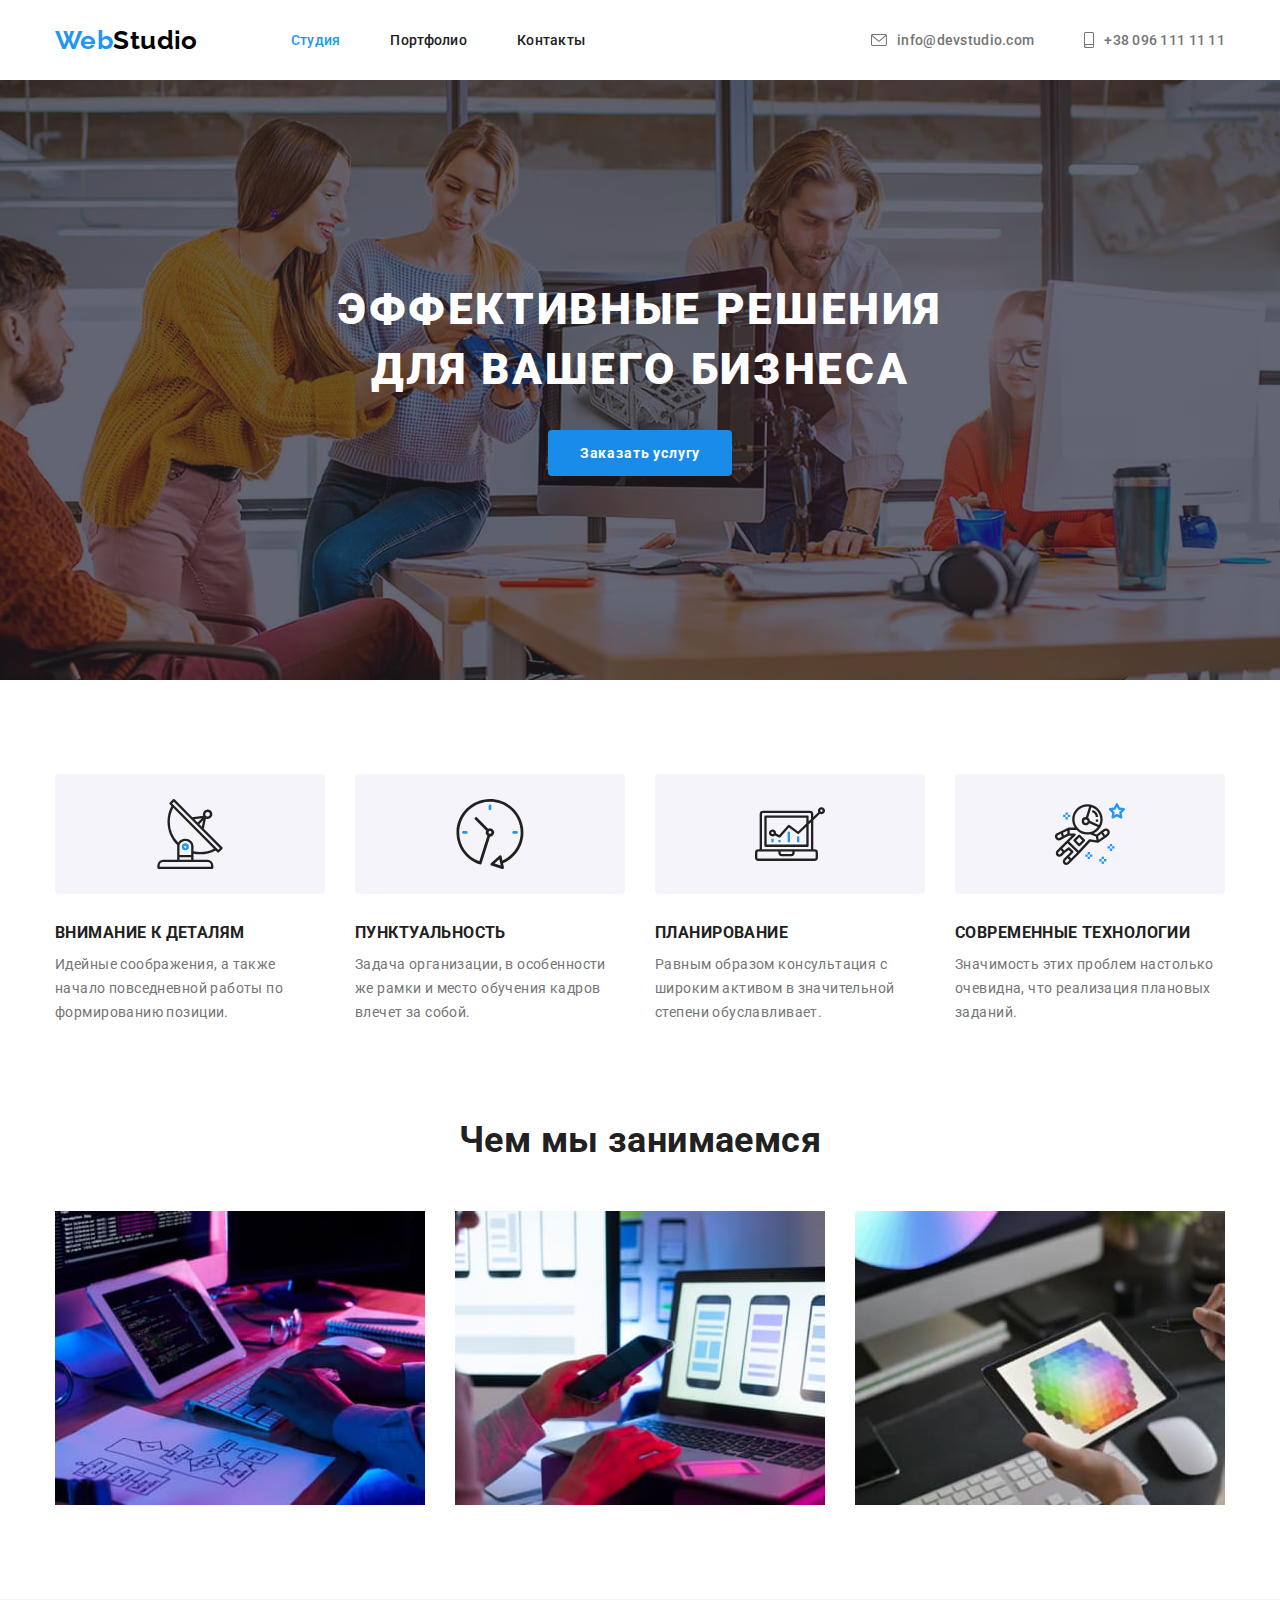
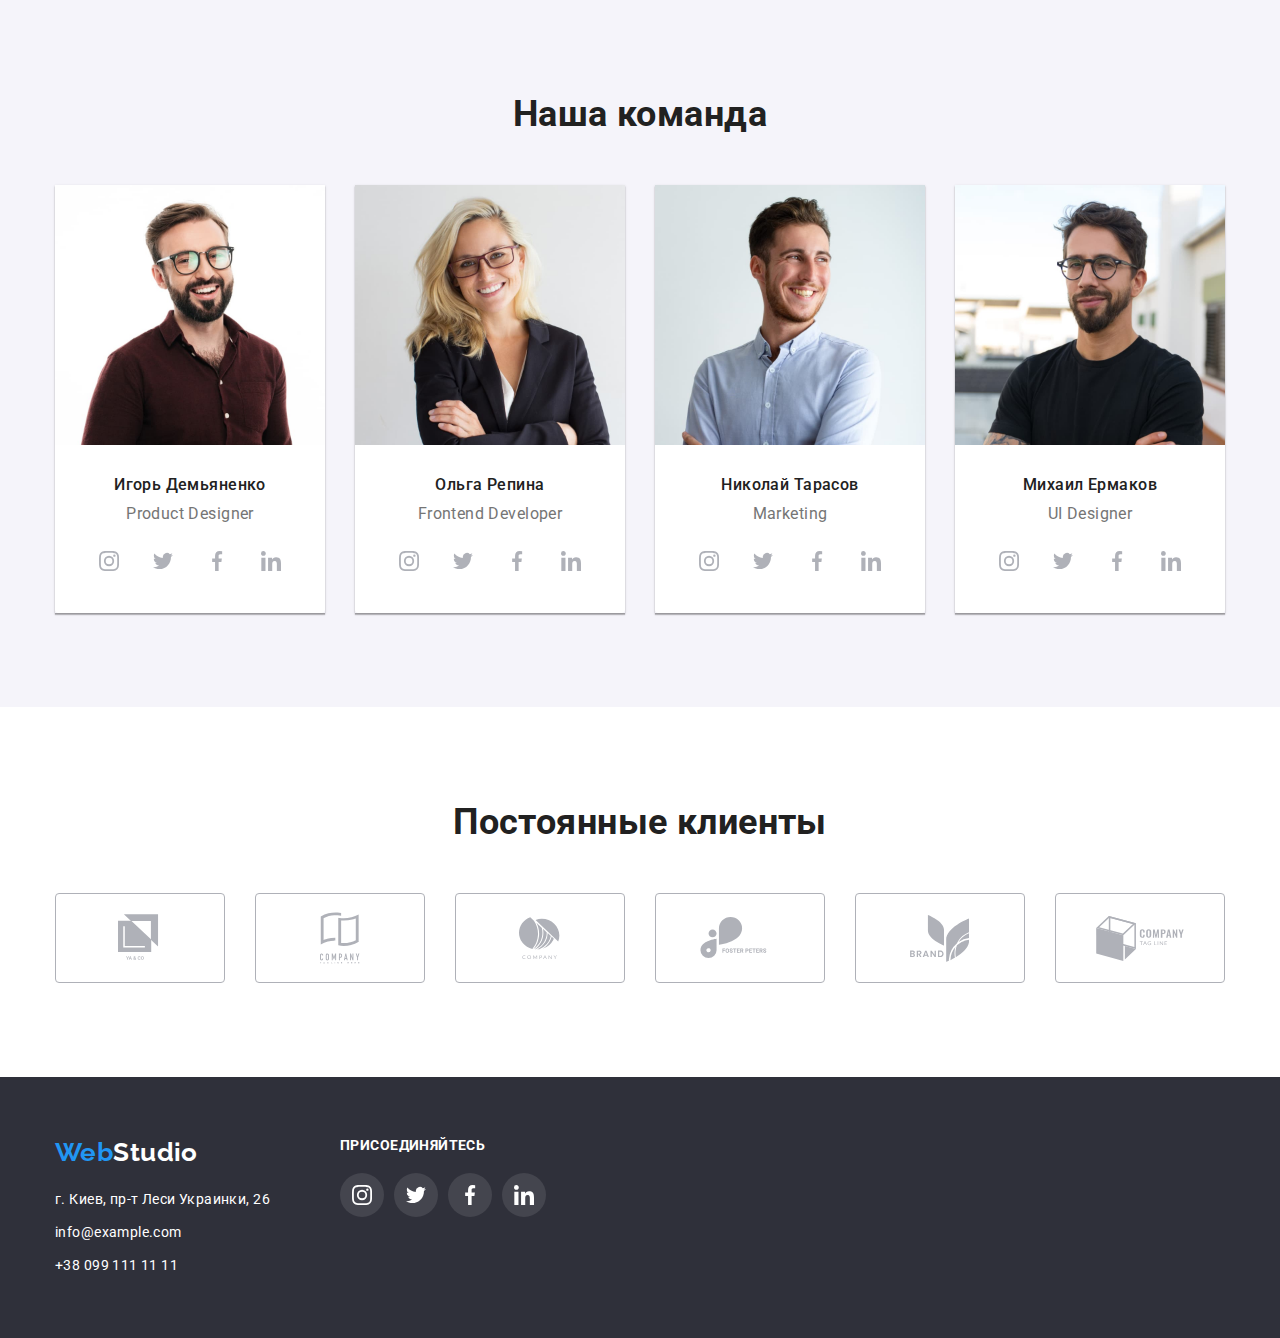
==== index.html @ 755b17d7 "добавляет все svg и декоративные эффекты" ====
<!DOCTYPE html>
<html lang="ru">
  <head>
    <meta charset="UTF-8" />
    <meta http-equiv="X-UA-Compatible" content="IE=Edge" />
    <title>Главная</title>
    <link href="https://fonts.googleapis.com/css2?family=Roboto:wght@400;500;700;900&display=swap" rel="stylesheet">
    <link rel="stylesheet" href="https://cdnjs.cloudflare.com/ajax/libs/modern-normalize/1.0.0/modern-normalize.min.css" />
    <link rel="stylesheet" href="./css/styles.css" />
  </head>

  <body>
    <header class="header">
      <div class="container">
        <nav class="header-nav">
          <a class="logo link" href="#"><span class="logo-accent">Web</span>Studio</a>
          <ul class="site-nav list">
            <li class="item"><a class="link open-page" href="#">Студия</a></li>
            <li class="item"><a class="link" href="./portfolio.html">Портфолио</a></li>
            <li class="item"><a class="link" href="#">Контакты</a></li>
          </ul>
        </nav>
        <ul class="contact-link list">
          <li class="item">
            <svg class="icon-contact envelope" width="16" height="12">
              <use href="./images/sprite.svg#icon-envelope-1"></use>
            </svg>
            <a class="link" href="mailto:info@devstudio.com">info@devstudio.com</a>
          </li>
          <li class="item">
            <svg class="icon-contact smartphone" width="10" height="16">
              <use href="./images/sprite.svg#icon-smartphone-1"></use>
            </svg>
            <a class="link" href="tel:+380961111111">+38 096 111 11 11</a>
          </li>
        </ul>
      </div>
    </header>

    <main>
      <!--герой-->
      <section class="hero overlay">
        <div class="container">
          <h1 class="hero-title title">Эффективные решения для вашего бизнеса</h1>
          <button class="btn" type="button">Заказать услугу</button>
        </div>        
      </section>

      <!--преимущества-->
      <section  class="section features">
        <div class="container">
          <ul class="feature-list list">
            <li class="item">
              <div class="icon-features">
                <svg width="70" height="70">
                  <use href="./images/sprite.svg#icon-features-antenna"></use>
                </svg>
              </div>
              <h3 class="features-title title">Внимание к деталям</h3>
              <p class="features-text">
                Идейные соображения, а также начало повседневной работы по
                формированию позиции.
              </p>
            </li>
            <li class="item">
              <div class="icon-features">
                <svg width="70" height="70">
                  <use href="./images/sprite.svg#icon-features-clock"></use>
                </svg>
              </div>
              <h3 class="features-title title">Пунктуальность</h3>
              <p class="features-text">
                Задача организации, в особенности же рамки и место обучения кадров
                влечет за собой.
              </p>
            </li>
            <li class="item">
              <div class="icon-features">
                <svg width="70" height="70">
                  <use href="./images/sprite.svg#icon-features-diagram"></use>
                </svg>
              </div>
              <h3 class="features-title title">Планирование</h3>
              <p class="features-text">
                Равным образом консультация с широким активом в значительной
                степени обуславливает.
              </p>
            </li>
            <li class="item">
              <div class="icon-features">
                <svg width="70" height="70">
                  <use href="./images/sprite.svg#icon-features-astronaut"></use>
                </svg>
              </div>
              <h3 class="features-title title">Современные технологии</h3>
              <p class="features-text">
                Значимость этих проблем настолько очевидна, что реализация
                плановых заданий.
              </p>
            </li>
          </ul>
        </div>
      </section>

      <!--услуги-->
      <section  class="section services">
        <div class="container">
          <h2  class="section-title title">Чем мы занимаемся</h2>
          <ul class="services-list list">
            <li class="item">
              <img
                src="./images/we-doing-1.jpg"
                alt="рабочий стол разработчика, который пишет код"
                width="370"
                height="294"
              />
            </li>
            <li class="item">
              <img
                src="./images/we-doing-2.jpg"
                alt="мобильный телефон в руках"
                width="370"
                height="294"
              />
            </li>
            <li class="item">
              <img
                src="./images/we-doing-3.jpg"
                alt="планшет с изображением палитры цветов"
                width="370"
                height="294"
              />
            </li>
          </ul>
        </div>
      </section>

      <!--команда-->
      <section  class="section team">
        <div class="container">
          <h2 class="section-title title">Наша команда</h2>
          <ul class="team-list list">
            <li class="item">
              <img
                src="./images/our-team-product-designer-1.jpg"
                alt="фото Игоря Демьяненко"
                width="270"
                height="260"
              />
              <div class="team-desc">
                <h3 class="team-title title">Игорь Демьяненко</h3>
                <p class="team-text" lang="en">Product Designer</p>
                <ul class="social-list list">
                  <li class="social-link">
                    <a class="link" href="" aria-label="Ссылка на Instagram">
                      <svg class="icon-social" width="20" height="20">
                        <use href="./images/sprite.svg#icon-instagram"></use>
                      </svg>
                    </a>
                  </li>
                  <li class="social-link">
                    <a class="link" href="" aria-label="Ссылка на Twitter">
                      <svg class="icon-social" width="20" height="20">
                        <use href="./images/sprite.svg#icon-twitter"></use>
                      </svg>
                    </a>
                  </li>
                  <li class="social-link">
                    <a class="link" href="" aria-label="Ссылка на Facebook">
                      <svg class="icon-social" width="20" height="20">
                        <use href="./images/sprite.svg#icon-facebook"></use>
                      </svg>
                    </a>
                  </li>
                  <li class="social-link">
                    <a class="link" href="" aria-label="Ссылка на Linkedin">
                      <svg class="icon-social"  width="20" height="20">
                        <use href="./images/sprite.svg#icon-linkedin"></use>
                      </svg>
                    </a>
                  </li>
                </ul>   
              </div>           
            </li>
            <li class="item">
              <img
                src="./images/our-team-frontend-developer-2.jpg"
                alt="фото Ольги Репиной"
                width="270"
                height="260"
              />
              <div class="team-desc">
                <h3 class="team-title title">Ольга Репина</h3>
                <p class="team-text" lang="en">Frontend Developer</p>
                <ul class="social-list list">
                  <li class="social-link">
                    <a class="link" href="" aria-label="Ссылка на Instagram">
                      <svg class="icon-social" width="20" height="20">
                        <use href="./images/sprite.svg#icon-instagram"></use>
                      </svg>
                    </a>
                  </li>
                  <li class="social-link">
                    <a class="link" href="" aria-label="Ссылка на Twitter">
                      <svg class="icon-social" width="20" height="20">
                        <use href="./images/sprite.svg#icon-twitter"></use>
                      </svg>
                    </a>
                  </li>
                  <li class="social-link">
                    <a class="link" href="" aria-label="Ссылка на Facebook">
                      <svg class="icon-social" width="20" height="20">
                        <use href="./images/sprite.svg#icon-facebook"></use>
                      </svg>
                    </a>
                  </li>
                  <li class="social-link">
                    <a class="link" href="" aria-label="Ссылка на Linkedin">
                      <svg class="icon-social"  width="20" height="20">
                        <use href="./images/sprite.svg#icon-linkedin"></use>
                      </svg>
                    </a>
                  </li>
                </ul>
              </div>
            </li>
            <li class="item">
              <img
                src="./images/our-team-marketing-3.jpg"
                alt="фото Николая Тарасова"
                width="270"
                height="260"
              />
              <div class="team-desc">
                <h3 class="team-title title">Николай Тарасов</h3>
                <p class="team-text" lang="en">Marketing</p>
                <ul class="social-list list">
                  <li class="social-link">
                    <a class="link" href="" aria-label="Ссылка на Instagram">
                      <svg class="icon-social" width="20" height="20">
                        <use href="./images/sprite.svg#icon-instagram"></use>
                      </svg>
                    </a>
                  </li>
                  <li class="social-link">
                    <a class="link" href="" aria-label="Ссылка на Twitter">
                      <svg class="icon-social" width="20" height="20">
                        <use href="./images/sprite.svg#icon-twitter"></use>
                      </svg>
                    </a>
                  </li>
                  <li class="social-link">
                    <a class="link" href="" aria-label="Ссылка на Facebook">
                      <svg class="icon-social" width="20" height="20">
                        <use href="./images/sprite.svg#icon-facebook"></use>
                      </svg>
                    </a>
                  </li>
                  <li class="social-link">
                    <a class="link" href="" aria-label="Ссылка на Linkedin">
                      <svg class="icon-social"  width="20" height="20">
                        <use href="./images/sprite.svg#icon-linkedin"></use>
                      </svg>
                    </a>
                  </li>
                </ul>
              </div>              
            </li>
            <li class="item">
              <img
                src="./images/our-team-ui-designer-4.jpg"
                alt="фото Михаила Ермакова"
                width="270"
                height="260"
              />
              <div class="team-desc">
                <h3 class="team-title title">Михаил Ермаков</h3>
                <p class="team-text" lang="en">UI Designer</p>
                <ul class="social-list list">
                  <li class="social-link">
                    <a class="link" href="" aria-label="Ссылка на Instagram">
                      <svg class="icon-social" width="20" height="20">
                        <use href="./images/sprite.svg#icon-instagram"></use>
                      </svg>
                    </a>
                  </li>
                  <li class="social-link">
                    <a class="link" href="" aria-label="Ссылка на Twitter">
                      <svg class="icon-social" width="20" height="20">
                        <use href="./images/sprite.svg#icon-twitter"></use>
                      </svg>
                    </a>
                  </li>
                  <li class="social-link">
                    <a class="link" href="" aria-label="Ссылка на Facebook">
                      <svg class="icon-social" width="20" height="20">
                        <use href="./images/sprite.svg#icon-facebook"></use>
                      </svg>
                    </a>
                  </li>
                  <li class="social-link">
                    <a class="link" href="" aria-label="Ссылка на Linkedin">
                      <svg class="icon-social"  width="20" height="20">
                        <use href="./images/sprite.svg#icon-linkedin"></use>
                      </svg>
                    </a>
                  </li>
                </ul>
              </div>
            </li>
          </ul>
        </div> 
      </section>

      <!--клиенты-->
      <section class="section clients">
        <div class="container">
          <h2 class="section-title title">Постоянные клиенты</h2>
          <ul class="clients-list list">
            <li class="item">
              <a class="link" href="">
                <svg class="icon-client logo-1" width="44.27">
                  <use href="./images/sprite.svg#icon-logo-1"></use>
                </svg>
              </a>
            </li>
            <li class="item">
              <a class="link" href="">
                <svg class="icon-client logo-2" width="40">
                  <use href="./images/sprite.svg#icon-logo-2"></use>
                </svg>
              </a>
            </li>
            <li class="item">
              <a class="link" href="">
                <svg class="icon-client logo-3" width="41">
                  <use href="./images/sprite.svg#icon-logo-3"></use>
                </svg>
              </a>
            </li>
            <li class="item">
              <a class="link" href="">
                <svg class="icon-client logo-4" width="79.66">
                  <use href="./images/sprite.svg#icon-logo-4"></use>
                </svg>
              </a>
            </li>
            <li class="item">
              <a class="link" href="">
                <svg class="icon-client logo-5" width="59">
                  <use href="./images/sprite.svg#icon-logo-5"></use>
                </svg>
              </a>
            </li>
            <li class="item">
              <a class="link" href="">
                <svg class="icon-client logo-6" width="88.48">
                  <use href="./images/sprite.svg#icon-logo-6"></use>
                </svg>
              </a>
            </li>
          </ul>
        </div>  
      </section>
    </main>
  
    <footer class="footer">
      <div class="container"> 
        <div class="address">
          <a class="logo link inverse" href="#"><span class="logo-accent">Web</span>Studio</a>
          <address class="address-text">
            г. Киев, пр-т Леси Украинки, 26
          </address>
          <ul class="address-list list">
            <li class="item"><a class="link" href="mailto:info@example.com">info@example.com</a></li>
            <li class="item"><a class="link" href="tel:+380991111111">+38 099 111 11 11</a></li>
          </ul>
        </div>
        <div class="footer-social">
          <strong class="following-text">Присоединяйтесь</strong>
          <ul class="social-list list">
            <li class="social-link">
              <a class="link" href="" aria-label="Ссылка на Instagram">
                <svg class="icon-social"  width="20" height="20">
                  <use href="./images/sprite.svg#icon-instagram"></use>
                </svg>
              </a>
            </li>
            <li class="social-link">
              <a class="link" href="" aria-label="Ссылка на Twitter">
                <svg class="icon-social"  width="20" height="20">
                  <use href="./images/sprite.svg#icon-twitter"></use>
                </svg>
              </a>
            </li>
            <li class="social-link">
              <a class="link" href="" aria-label="Ссылка на Facebook">
                <svg class="icon-social"  width="20" height="20">
                  <use href="./images/sprite.svg#icon-facebook"></use>
                </svg>
              </a>
            </li>
            <li class="social-link">
              <a class="link" href="" aria-label="Ссылка на Linkedin">
                <svg class="icon-social"  width="20" height="20">
                  <use href="./images/sprite.svg#icon-linkedin"></use>
                </svg>
              </a>
            </li>
          </ul>
        </div>
      </div>
    </footer>
  </body>
</html>
---- css/styles.css ----
/* raleway-regular - latin_cyrillic */
@font-face {
  font-family: 'Raleway';
  font-style: normal;
  font-weight: 400;
  src: url('../fonts/raleway-v18-latin_cyrillic-regular.eot'); /* IE9 Compat Modes */
  src: local(''),
       url('../fonts/raleway-v18-latin_cyrillic-regular.eot?#iefix') format('embedded-opentype'), /* IE6-IE8 */
       url('../fonts/raleway-v18-latin_cyrillic-regular.woff2') format('woff2'), /* Super Modern Browsers */
       url('../fonts/raleway-v18-latin_cyrillic-regular.woff') format('woff'), /* Modern Browsers */
       url('../fonts/raleway-v18-latin_cyrillic-regular.ttf') format('truetype'), /* Safari, Android, iOS */
       url('../fonts/raleway-v18-latin_cyrillic-regular.svg#Raleway') format('svg'); /* Legacy iOS */
}
/* raleway-700 - latin_cyrillic */
@font-face {
  font-family: 'Raleway';
  font-style: normal;
  font-weight: 700;
  src: url('../fonts/raleway-v18-latin_cyrillic-700.eot'); /* IE9 Compat Modes */
  src: local(''),
       url('../fonts/raleway-v18-latin_cyrillic-700.eot?#iefix') format('embedded-opentype'), /* IE6-IE8 */
       url('../fonts/raleway-v18-latin_cyrillic-700.woff2') format('woff2'), /* Super Modern Browsers */
       url('../fonts/raleway-v18-latin_cyrillic-700.woff') format('woff'), /* Modern Browsers */
       url('../fonts/raleway-v18-latin_cyrillic-700.ttf') format('truetype'), /* Safari, Android, iOS */
       url('../fonts/raleway-v18-latin_cyrillic-700.svg#Raleway') format('svg'); /* Legacy iOS */
}

:root {
  --main-text-color: #757575;
  --title-text-color: #212121;
  --accent-color: #2196F3;
  --primary-black-color: #000000;
  --primary-white-color: #FFFFFF; 
  --secondary-white-color: rgba(255,255,255,0.6);
  --primary-grey-color: #EEEEEE;   
  --secondary-grey-color: rgba(255, 255, 255, 0.1);
  --primary-btn-bg-color: #188CE8;
  --secondary-btn-bg-color: #F5F4FA;
  --bg-color: #2F303A;
  --bg-overlay: rgba(47, 48, 58, 0.4);
  --client-border-color: #AFB1B8;
}

body {
  color: var(--main-text-color);
  font-family: Roboto, sans-serif;
  font-weight: 400;
  font-size: 14px;
  letter-spacing: 0.03em;
}

img {
  display: block;
  max-width: 100%;
  height: auto;
}

.list {
  list-style: none;
  margin: 0;
  padding: 0;
}

.link {
  text-decoration: none;
}

h1, h2, h3, h4, p {
  margin-top: 0;
}

.title {
  color: var(--title-text-color);
  font-weight: 700;
}

.container {
  width: 1200px;
  margin-left: auto;
  margin-right: auto;
  padding-left: 15px;
  padding-right: 15px;
}

/* хедер */

.header {
  background-color: var(--primary-white-color);
}

.header .container {
  display: flex;
}

.header-nav {
  display: flex;
  align-items: center;
}

.contact-link {
  display: flex;
  align-items: center;
  margin-left: auto;
}

.site-nav {
 display: flex;
}

.site-nav .item + .item,
.contact-link .item + .item {
  margin-left: 50px;
}

/* лого */

.logo {
  margin-right: 93px;
  color: var(--primary-black-color);
  font-family: Raleway, sans-serif;
  font-weight: 700;
  font-size: 26px;
  line-height: 1.19;
}

.logo-accent {
  color: var(--accent-color);
}

/* навигация  */
.site-nav .item {
  padding-top: 32px;
  padding-bottom: 32px;
}

.site-nav .link {
  color: var(--title-text-color);
  font-family: inherit;
  font-weight: 500;
  line-height: 1.17;
  letter-spacing: 0.02em;
}

.site-nav .link:hover,
.site-nav .link:focus {
  color: var(--accent-color);
}

.site-nav .open-page {
  color: var(--accent-color);
}

/* линки контактов */

.contact-link .item {
  display: flex;
  align-items: center;
  padding-top: 32px;
  padding-bottom: 32px;
}

.contact-link .link {
  color: currentColor;
  font-family: inherit;
  font-weight: 500;
  line-height: 1.17;
  letter-spacing: 0.02em;
}

.contact-link .item:hover,
.contact-link .item:focus {
  color: var(--accent-color);
}

.icon-contact {
  margin-right: 10px;
  fill:currentColor;
}

.icon-contact.envelope {
  width: 16px;
  height: 12px;
}

.icon-contact.smartphone {
  width: 10px;
  height: 16px;
}

/* герой */

.hero {
  padding-top: 200px;
  padding-bottom: 200px;
  text-align: center;
}

.overlay {
  max-width: 1600px;
  height: 600px;
  margin-left: auto;
  margin-right: auto;
  background-position: center;
  background-repeat: no-repeat;
  background-size: cover;
  background-image: linear-gradient(to right, var(--bg-overlay), var(--bg-overlay)), url(../images/hero-bcg.jpg); 
  background-color: var(--bg-color);
}

.hero-title{
  width: 696px;
  margin-left: auto;
  margin-right: auto;
  margin-bottom: 30px;
  color: var(--primary-white-color);

  font-weight: 900;
  font-size: 44px;
  line-height: 1.36;
  letter-spacing: 0.06em;
  text-transform: uppercase;
}

.hero .btn {
  padding: 10px 32px;
  border-width: 0px;
  border-radius: 4px;
  color: var(--primary-white-color);
  background-color: var(--primary-btn-bg-color);
  font-weight: 700;
  line-height: 1.87;
  letter-spacing: 0.06em;  
}

/* преимущества */

.features {
  padding-top: 94px;
  padding-bottom: 94px;
  background-color: var(--primary-white-color);
}

.feature-list {
  display: flex;
}

.icon-features {
  display: flex;
  width: 100%;
  height: 120px;
  justify-content: center;
  align-items: center;
  margin-bottom: 30px;
  background-color: var(--secondary-btn-bg-color);
  border-radius: 4px;
}

.feature-list .item {
  width: calc((100% - 3 * 30px)/4);
  margin-right: 30px;
}

.feature-list .item:nth-child(4n) {
  margin-right: 0;
}

.features-title {
  margin-bottom: 10px;
  line-height: 1.14;
  text-transform: uppercase;
}

.features-text {
  margin-bottom: 0;
  line-height: 1.71;
}

/* услуги */

.services {
  padding-bottom: 94px;
  background-color: var(--primary-white-color);
}

.services-list {
  display: flex;
}

.services-list .item {
  width: calc(100% - 2 * 30px)/3;
}

.services-list .item:not(:nth-child(3n)){
  margin-right: 30px;
}

.section-title {
  margin-bottom: 50px;
  font-size: 36px;
  line-height: 1.17;
  text-align: center;
}

/* команда */
.team {
  padding-top: 94px;
  padding-bottom: 94px;
  background-color: var(--secondary-btn-bg-color);
}

.team-list {
  display: flex;
}

.team-list .item {
  width: calc((100% - 3 * 30px)/4);
  box-shadow: 
    0px 1px 3px rgba(0, 0, 0, 0.12), 
    0px 1px 1px rgba(0, 0, 0, 0.14), 
    0px 2px 1px rgba(0, 0, 0, 0.2); 
}

.team-list .item:not(:nth-child(4n)){
  margin-right: 30px;
}

.team-desc {
  padding-top: 30px;
  padding-bottom: 30px;
  background-color: var(--primary-white-color);
  border-radius: 0px 0px 4px 4px;
  text-align: center;
}

.team-title {
  margin-bottom: 10px;
  font-weight: 500;
  font-size: 16px;
  line-height: 1.19;
  text-align: center;
}

.team-text {
  margin-bottom: 16px;
  font-size: 16px;
  line-height: 1.19;
  text-align: center;
}

.social-list {
  display: flex;
  flex-direction: row;
  justify-content: center;
}

.social-list .social-link:not(:nth-child(4n)) {
  margin-right: 10px;
}

.social-list .social-link {
  display: flex;
  justify-content: center;
  align-items: center;
  width: 44px;
  height: 44px;
  border-radius: 50%;
  color: var(--client-border-color);
}

.social-list .link {
  color: currentColor;
}

.team-list .social-link:hover,
.team-list .social-link:focus {
  color: var(--primary-white-color);
  background-color: var(--accent-color);
}

.social-link .icon-social{
  width: 20px;
  height: 20px;
  fill: currentColor;
}

.icon-social {
  display: block;
}

/* клиенты */

.clients {
  padding-top: 94px;
  padding-bottom: 94px;
}

.clients-list {
  display: flex;
}

.clients-list .item {
  display: flex;
  justify-content: center;
  align-items: center;
  width: calc((100% - 5 * 30px)/6);
  height: 90px;
  border-color: var(--client-border-color);
  border-style: solid;
  border-width: 1px;
  border-radius: 4px;
  color: var(--client-border-color);
}

.clients-list .item + .item {
  margin-left: 30px;
}

.icon-client {
  display: block;
}

.icon-client.logo-1 {
  width: 44.27px;
  height: 49.23px;
}

.icon-client.logo-2 {
  width: 40px;
  height: 52px;
}

.icon-client.logo-3 {
  width: 41px;
  height: 42.6px;
}

.icon-client.logo-4 {
  width: 79.66px;
  height: 42px;
}

.icon-client.logo-5 {
  width: 59px;
  height: 47px;
}

.icon-client.logo-6 {
  width: 88.48px;
  height: 45.44px;
}

.clients-list .link {
  color: currentColor;
}

.clients-list .icon-client {
  fill: currentColor;
}

.clients-list .item:hover,
.clients-list .item:focus {
  border-color: var(--accent-color);
  color: var(--accent-color);
}

/* футер контакты */

.footer {
 padding-top: 60px;
 padding-bottom: 60px;
 background-color: var(--bg-color);
}

.footer .container {
  display: flex;
}

.address {
  margin-right: 70px;
}

.footer .logo {
  display: inline-block;
  margin-bottom: 20px;
  margin-right: 0;
}

.address-text {
  margin-bottom: 9px;
  font-style: normal;
  line-height: 1.71;
  color: var(--primary-white-color);
}

.logo.inverse {
  color: var(--primary-white-color);
}

.address-list .link {
  display: inline-block;
  line-height: 1.71;
  color: var(--secondary-white-color);
}

.address-list .item:not(:last-child) {
  margin-bottom: 9px;
}

.address-list .link:hover,
.address-list .link:focus {
  color: var(--accent-color);
}

.following-text {
  display: inline-block;
  margin-bottom: 20px;
  font-weight: 700;
  line-height: 16px;
  text-transform: uppercase;
  color: var(--primary-white-color);
}

.footer .social-link {
  background-color: var(--secondary-grey-color);
}

.footer .link {
  color: var(--primary-white-color);
}

.footer .social-link:hover,
.footer .social-link:focus {
  color: var(--primary-white-color);
  background-color: var(--accent-color);
}

/* портфолио работы */

.works {
  padding-top: 94px;
  padding-bottom: 94px;
}

.radio-btn .link {
  display: inline-block;
  min-width: 73px;
  padding: 6px 22px;
  border-width: 0;
  border-radius: 4px;
  font-weight: 500;
  font-size: 16px;
  line-height: 1.62;
  text-align: center;
  letter-spacing: 0.03em;
}

.radio-btn {
  display: flex;
  justify-content: center;
  margin-bottom: 50px;
}

.radio-btn .item + .item{
  margin-left: 8px;
}

.radio-btn .link {
  color: var(--title-text-color);
  background-color: var(--secondary-btn-bg-color);
}

.radio-btn .active {
  color: var(--primary-white-color);
  background-color: var(--accent-color);
  box-shadow: 
    0px 3px 1px rgba(0, 0, 0, 0.1), 
    0px 1px 2px rgba(0, 0, 0, 0.08), 
    0px 2px 2px rgba(0, 0, 0, 0.12);
}

.radio-btn .link:hover,
.radio-btn .link:focus {
  color: var(--primary-white-color);
  background-color: var(--accent-color);
  box-shadow: 
    0px 3px 1px rgba(0, 0, 0, 0.1), 
    0px 1px 2px rgba(0, 0, 0, 0.08), 
    0px 2px 2px rgba(0, 0, 0, 0.12);
}

/* креденшл */

.works-list {
  display: flex;
  flex-wrap: wrap;
}

.works-list .item {
  width: calc((100% - 2 * 30px)/3);
  margin-right: 30px;
  margin-bottom: 30px;
}

.works-list .item:nth-child(3n){
  margin-right: 0;
}

.works-list .item:nth-last-child(-n+3){
  margin-bottom: 0;
}

.works-list .item:hover,
.works-list .item:focus {
  box-shadow: 
    0px 1px 1px rgba(0, 0, 0, 0.12), 
    0px 4px 4px rgba(0, 0, 0, 0.06), 
    1px 4px 6px rgba(0, 0, 0, 0.16);
}

.work-desc{
  border-left-width: 1px;
  border-right-width: 1px;
  border-bottom-width: 1px;
  border-left-style: solid;
  border-right-style: solid;
  border-bottom-style: solid;
  border-left-color: var(--primary-grey-color);
  border-right-color: var(--primary-grey-color);
  border-bottom-color: var(--primary-grey-color);
  padding: 20px 24px;
}

.work-title {
  margin-bottom: 4px;
  font-size: 18px;
  line-height: 2.0;
  letter-spacing: 0.06em;
}

.work-subtitle {
  margin-bottom: 0;
  font-size: 16px;
  line-height: 1.87;
  color: var(--main-text-color);
}
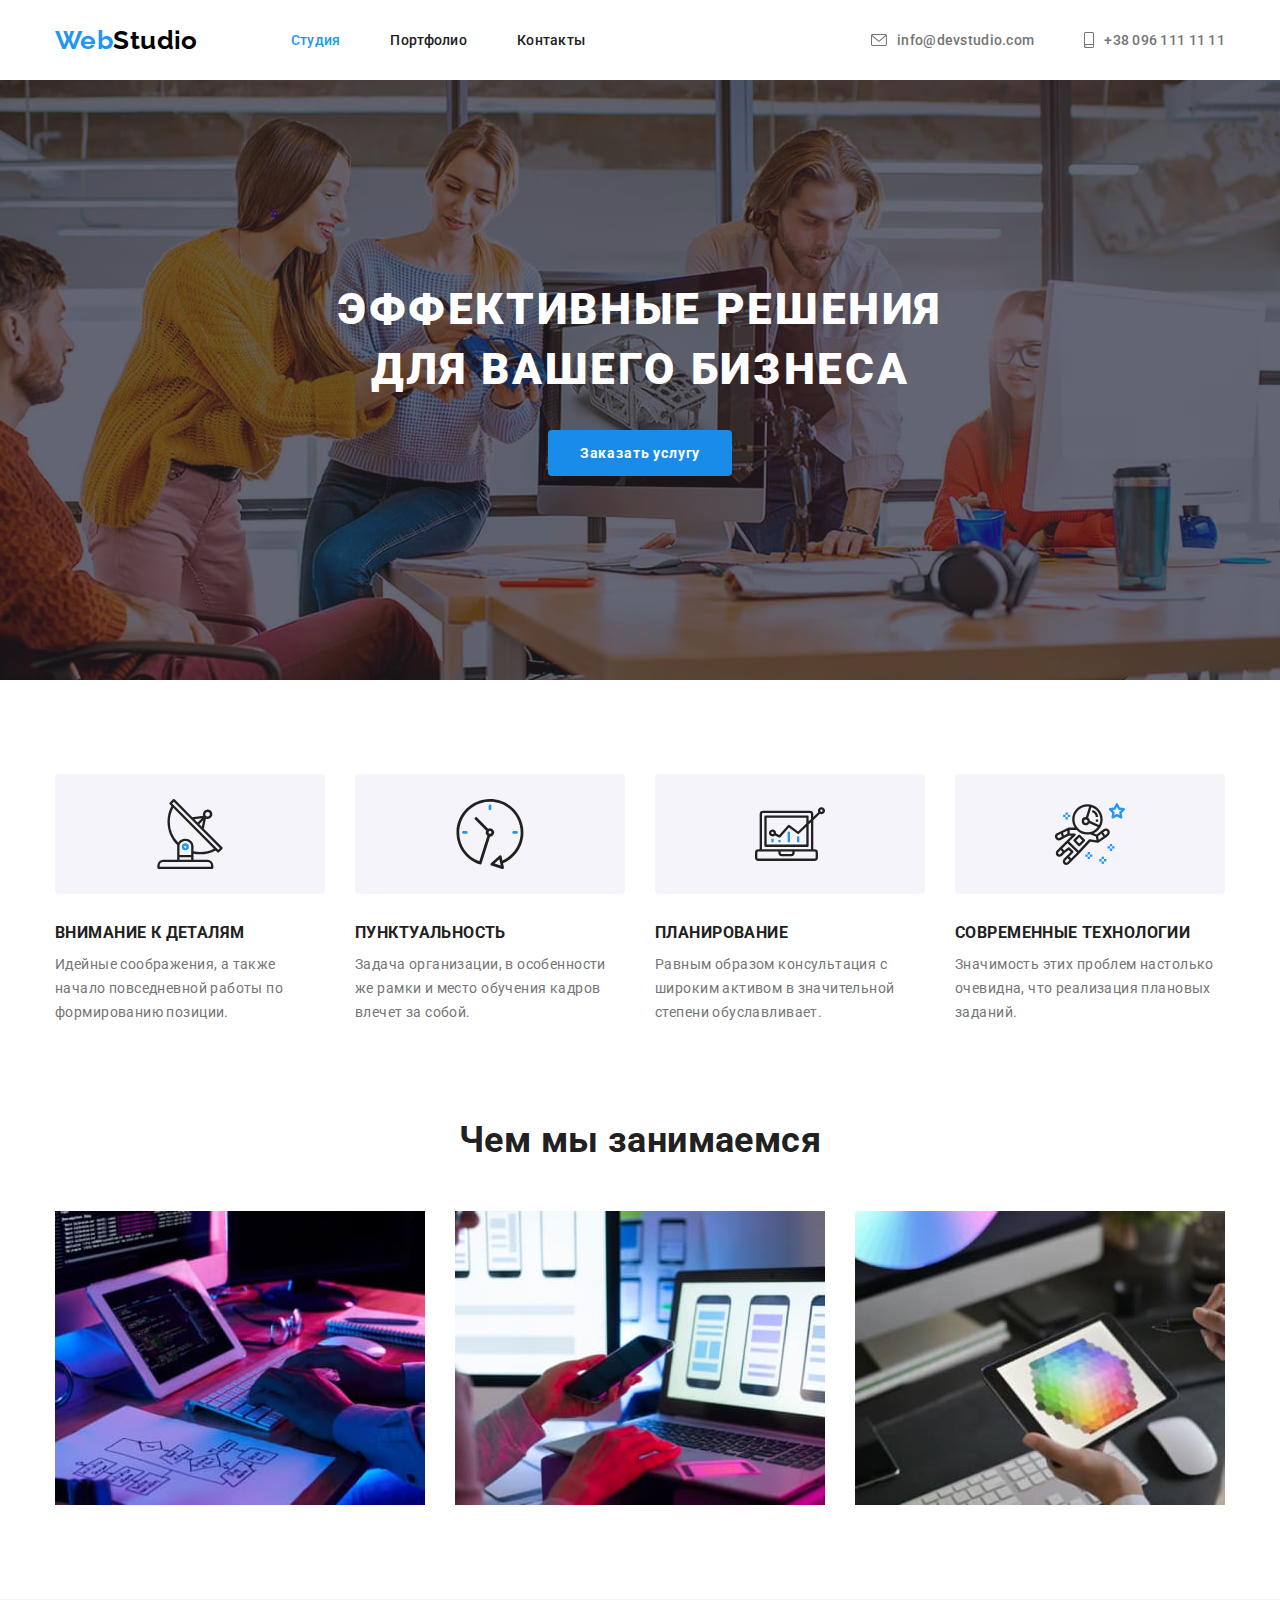
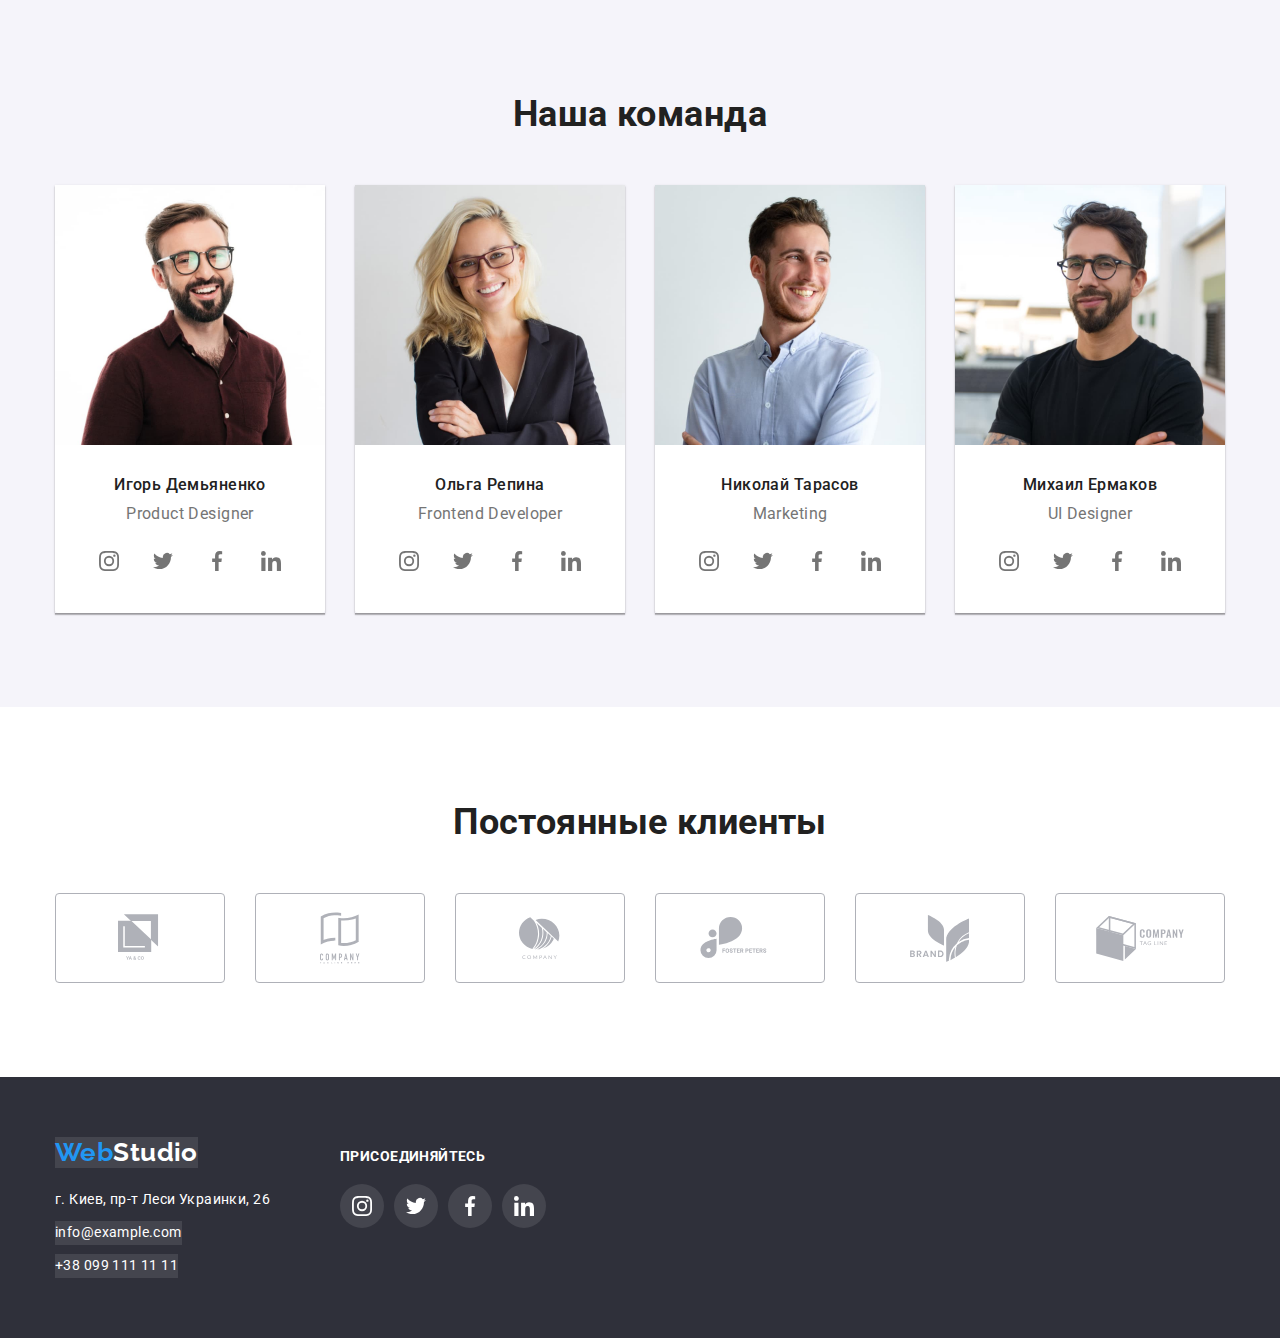
==== commit 0b5b20ba: "исправляет корректную работу focus" ====
--- a/index.html
+++ b/index.html
@@ -22,16 +22,20 @@
         </nav>
         <ul class="contact-link list">
           <li class="item">
-            <svg class="icon-contact envelope" width="16" height="12">
-              <use href="./images/sprite.svg#icon-envelope-1"></use>
-            </svg>
-            <a class="link" href="mailto:info@devstudio.com">info@devstudio.com</a>
+            <a class="link" href="mailto:info@devstudio.com">
+              <svg class="icon-contact envelope" width="16" height="12">
+                <use href="./images/sprite.svg#icon-envelope-1"></use>
+              </svg>
+              info@devstudio.com
+            </a>
           </li>
-          <li class="item">
-            <svg class="icon-contact smartphone" width="10" height="16">
-              <use href="./images/sprite.svg#icon-smartphone-1"></use>
-            </svg>
-            <a class="link" href="tel:+380961111111">+38 096 111 11 11</a>
+          <li class="item">  
+            <a class="link" href="tel:+380961111111">
+              <svg class="icon-contact smartphone" width="10" height="16">
+                <use href="./images/sprite.svg#icon-smartphone-1"></use>
+              </svg>
+              +38 096 111 11 11
+            </a>
           </li>
         </ul>
       </div>
@@ -45,7 +49,7 @@
           <button class="btn" type="button">Заказать услугу</button>
         </div>        
       </section>
-
+      
       <!--преимущества-->
       <section  class="section features">
         <div class="container">
--- a/css/styles.css
+++ b/css/styles.css
@@ -42,11 +42,11 @@
 }
 
 body {
-  color: var(--main-text-color);
   font-family: Roboto, sans-serif;
   font-weight: 400;
   font-size: 14px;
   letter-spacing: 0.03em;
+  color: var(--main-text-color);
 }
 
 img {
@@ -116,11 +116,11 @@
 
 .logo {
   margin-right: 93px;
-  color: var(--primary-black-color);
   font-family: Raleway, sans-serif;
   font-weight: 700;
   font-size: 26px;
   line-height: 1.19;
+  color: var(--primary-black-color);
 }
 
 .logo-accent {
@@ -141,8 +141,8 @@
   letter-spacing: 0.02em;
 }
 
-.site-nav .link:hover,
-.site-nav .link:focus {
+.site-nav .link:focus,
+.site-nav .link:hover {
   color: var(--accent-color);
 }
 
@@ -153,13 +153,13 @@
 /* линки контактов */
 
 .contact-link .item {
-  display: flex;
-  align-items: center;
   padding-top: 32px;
   padding-bottom: 32px;
 }
 
 .contact-link .link {
+  display: flex;
+  align-items: center;
   color: currentColor;
   font-family: inherit;
   font-weight: 500;
@@ -167,8 +167,8 @@
   letter-spacing: 0.02em;
 }
 
-.contact-link .item:hover,
-.contact-link .item:focus {
+.contact-link .link:hover,
+.contact-link .link:focus {
   color: var(--accent-color);
 }
 
@@ -357,7 +357,7 @@
   margin-right: 10px;
 }
 
-.social-list .social-link {
+.social-list .link {
   display: flex;
   justify-content: center;
   align-items: center;
@@ -371,8 +371,8 @@
   color: currentColor;
 }
 
-.team-list .social-link:hover,
-.team-list .social-link:focus {
+.team-list .link:hover,
+.team-list .link:focus {
   color: var(--primary-white-color);
   background-color: var(--accent-color);
 }
@@ -403,12 +403,12 @@
   justify-content: center;
   align-items: center;
   width: calc((100% - 5 * 30px)/6);
-  height: 90px;
+  height: 90px;  
+  color: var(--client-border-color);
   border-color: var(--client-border-color);
   border-style: solid;
   border-width: 1px;
   border-radius: 4px;
-  color: var(--client-border-color);
 }
 
 .clients-list .item + .item {
@@ -458,7 +458,7 @@
 }
 
 .clients-list .item:hover,
-.clients-list .item:focus {
+.clients-list .item:focus-within {
   border-color: var(--accent-color);
   color: var(--accent-color);
 }
@@ -473,6 +473,7 @@
 
 .footer .container {
   display: flex;
+  align-items: baseline;
 }
 
 .address {
@@ -520,7 +521,7 @@
   color: var(--primary-white-color);
 }
 
-.footer .social-link {
+.footer .link {
   background-color: var(--secondary-grey-color);
 }
 
@@ -528,8 +529,8 @@
   color: var(--primary-white-color);
 }
 
-.footer .social-link:hover,
-.footer .social-link:focus {
+.footer .link:hover,
+.footer .link:focus {
   color: var(--primary-white-color);
   background-color: var(--accent-color);
 }
@@ -610,11 +611,12 @@
 }
 
 .works-list .item:hover,
-.works-list .item:focus {
+.works-list .item:focus-within {
   box-shadow: 
     0px 1px 1px rgba(0, 0, 0, 0.12), 
     0px 4px 4px rgba(0, 0, 0, 0.06), 
     1px 4px 6px rgba(0, 0, 0, 0.16);
+    
 }
 
 .work-desc{
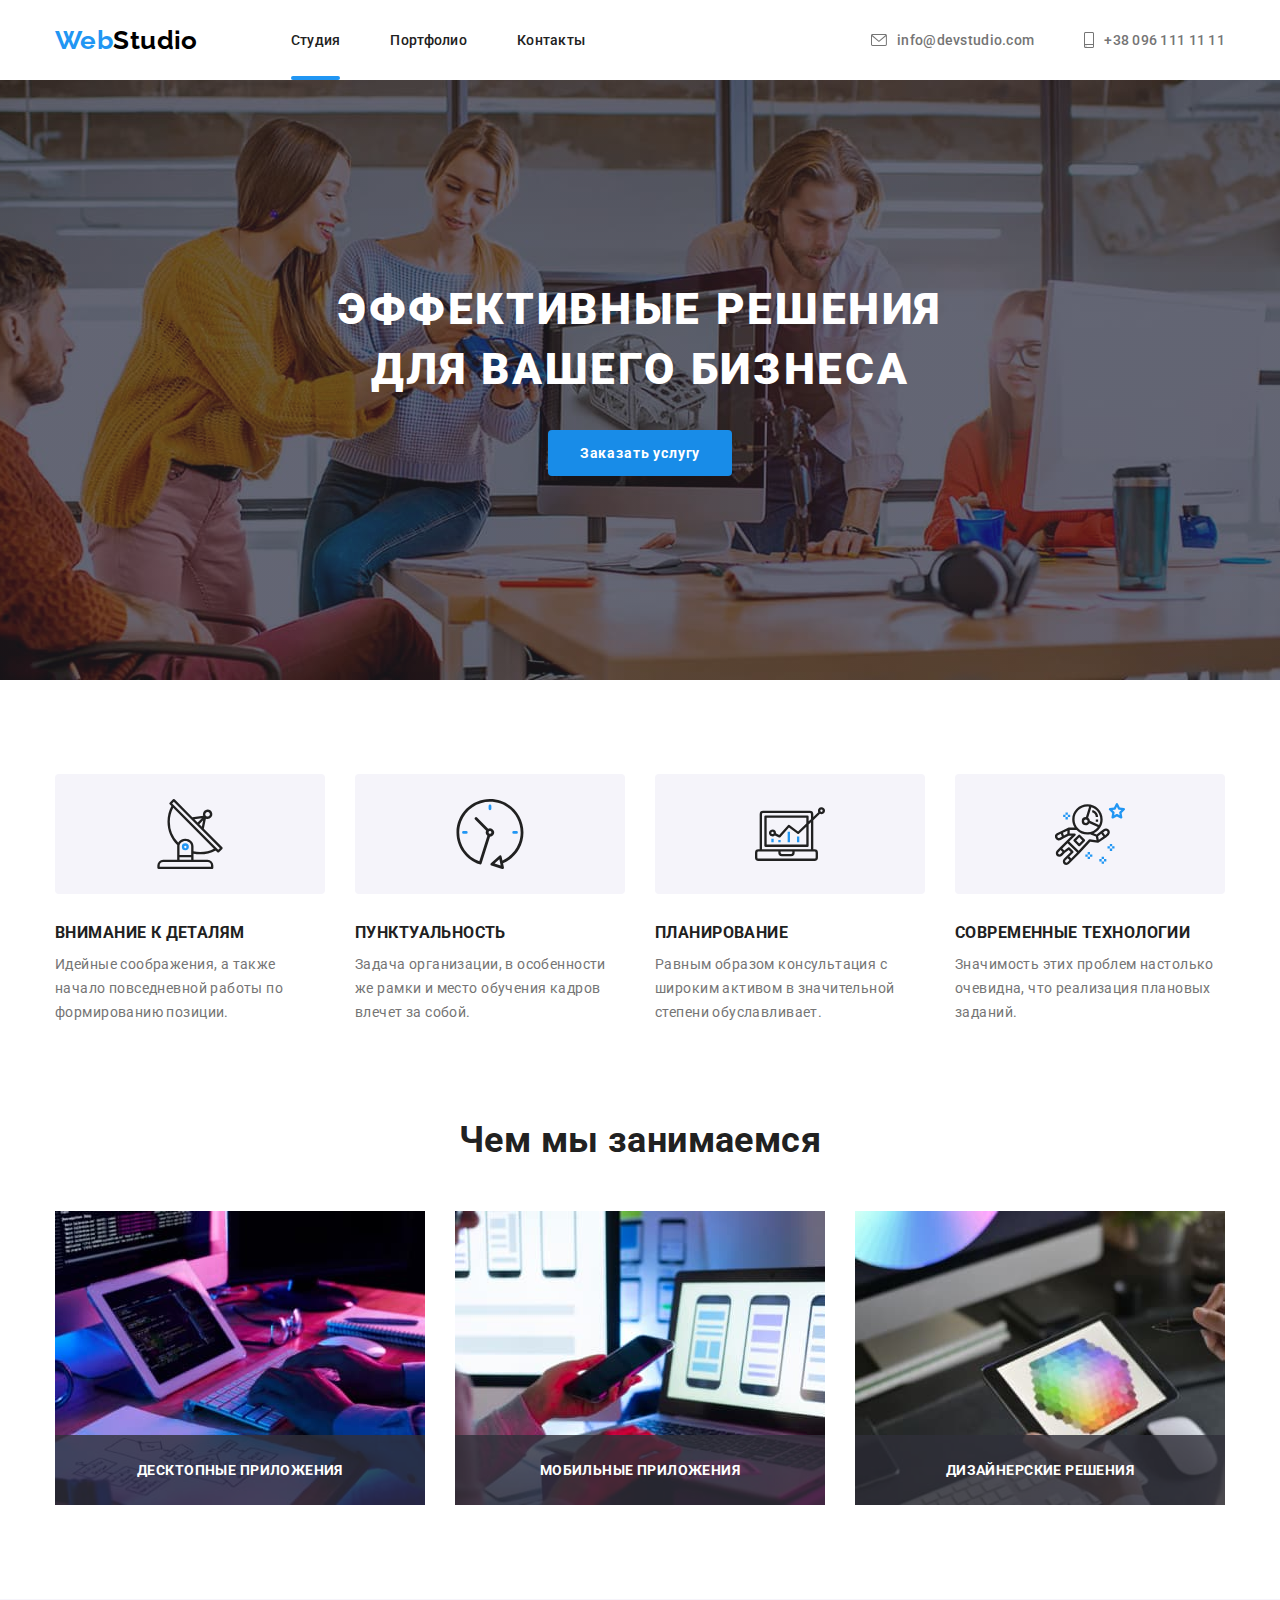
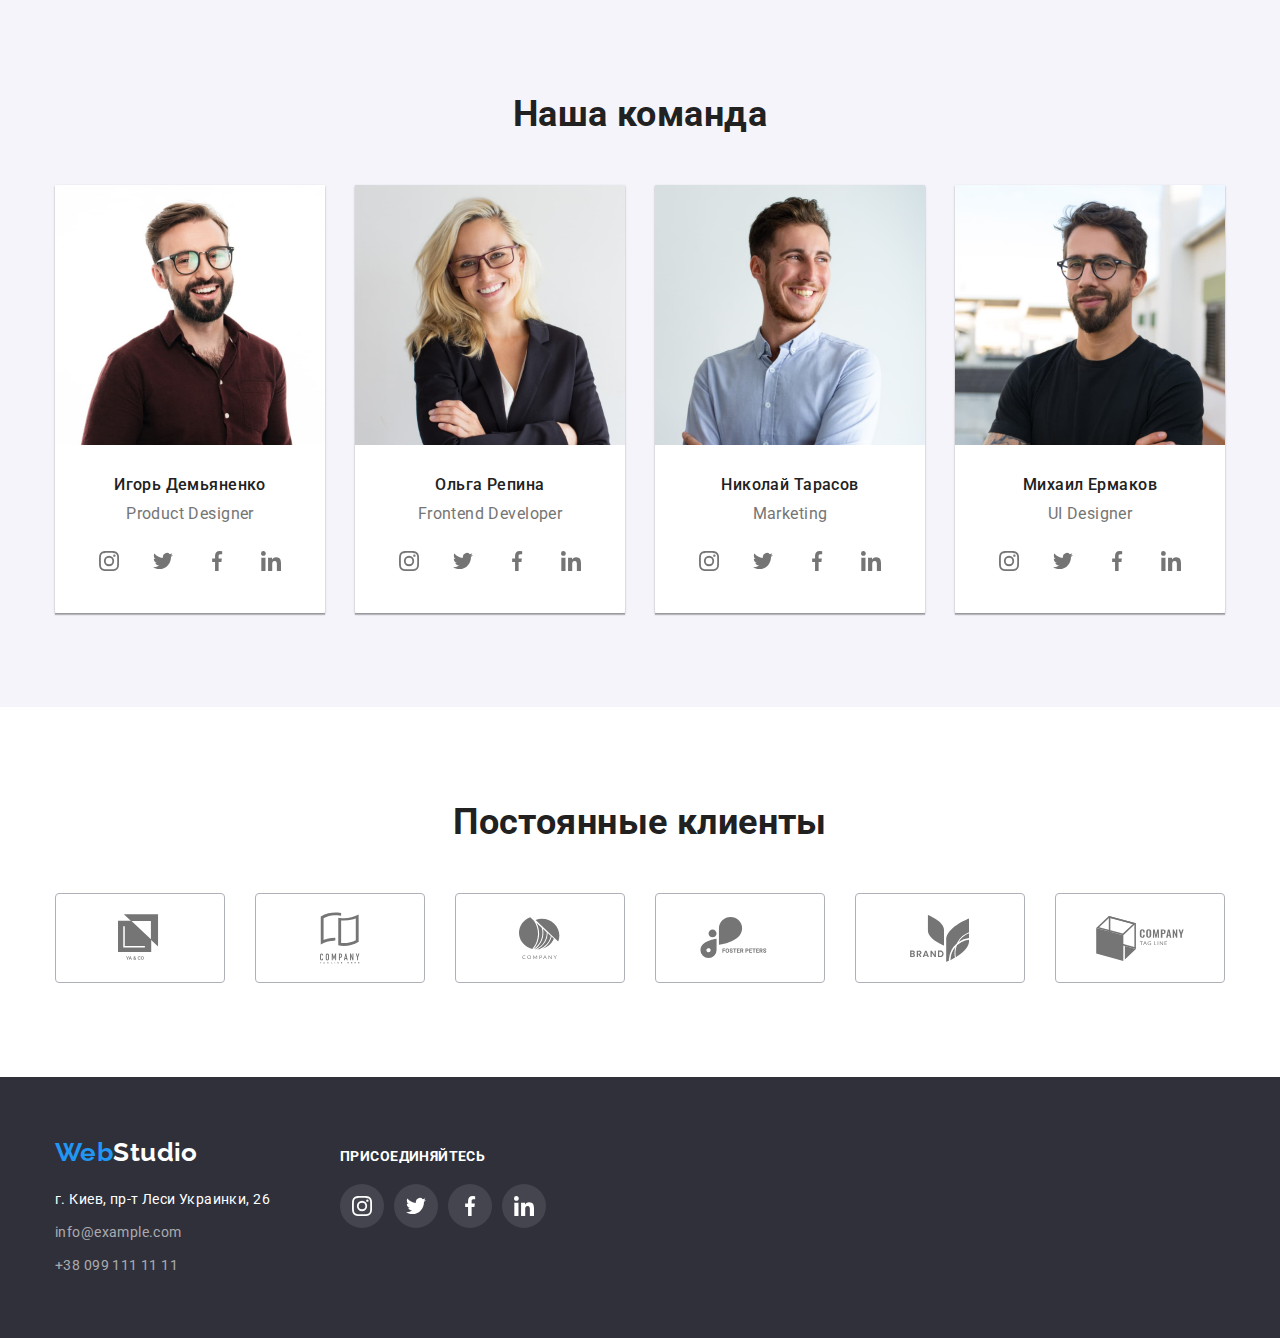
==== commit e9fe8042: "исправляет фокус/ховер на лого клиентов" ====
--- a/index.html
+++ b/index.html
@@ -118,6 +118,9 @@
                 width="370"
                 height="294"
               />
+              <div class="subtitle-thumb">
+                <h3 class="subtitle">Десктопные приложения</h3>
+              </div>
             </li>
             <li class="item">
               <img
@@ -126,6 +129,9 @@
                 width="370"
                 height="294"
               />
+              <div class="subtitle-thumb">
+                <h3 class="subtitle">Мобильные приложения</h3>
+              </div>
             </li>
             <li class="item">
               <img
@@ -134,6 +140,9 @@
                 width="370"
                 height="294"
               />
+              <div class="subtitle-thumb">
+                <h3 class="subtitle">Дизайнерские решения</h3>
+              </div>
             </li>
           </ul>
         </div>
--- a/css/styles.css
+++ b/css/styles.css
@@ -38,6 +38,8 @@
   --secondary-btn-bg-color: #F5F4FA;
   --bg-color: #2F303A;
   --bg-overlay: rgba(47, 48, 58, 0.4);
+  --bg-overlay-dark: rgba(47, 48, 58, 0.8);
+  --bg-overlay-blue: rgba(33, 150, 243, 0.9);
   --client-border-color: #AFB1B8;
 }
 
@@ -129,6 +131,7 @@
 
 /* навигация  */
 .site-nav .item {
+  position: relative;
   padding-top: 32px;
   padding-bottom: 32px;
 }
@@ -146,8 +149,19 @@
   color: var(--accent-color);
 }
 
-.site-nav .open-page {
+.open-page {
   color: var(--accent-color);
+}
+
+.open-page::after {
+  position: absolute;
+  left: 0;
+  bottom: 0;
+  content: "";
+  width: 100%;
+  height: 4px;
+  border-radius: 2px;
+  background-color: var(--accent-color);
 }
 
 /* линки контактов */
@@ -287,7 +301,8 @@
 }
 
 .services-list .item {
-  width: calc(100% - 2 * 30px)/3;
+  position: relative;
+  width: calc((100% - 2 * 30px)/3);
 }
 
 .services-list .item:not(:nth-child(3n)){
@@ -299,6 +314,26 @@
   font-size: 36px;
   line-height: 1.17;
   text-align: center;
+}
+
+.services-list .subtitle {
+  margin-bottom: 0;
+  padding-top: 27px;
+  padding-bottom: 27px; 
+  font-size: 14px;
+  font-weight: 700;
+  line-height: 16px;
+  text-align: center;
+  text-transform: uppercase;
+  color: var(--primary-white-color);
+}
+
+.subtitle-thumb {
+  position: absolute;
+  left: 0;
+  bottom: 0;
+  background-color: var(--bg-overlay-dark);
+  width: 100%;
 }
 
 /* команда */
@@ -399,10 +434,13 @@
 }
 
 .clients-list .item {
+  width: calc((100% - 5 * 30px)/6);
+}
+
+.clients-list .link {
   display: flex;
   justify-content: center;
   align-items: center;
-  width: calc((100% - 5 * 30px)/6);
   height: 90px;  
   color: var(--client-border-color);
   border-color: var(--client-border-color);
@@ -457,8 +495,8 @@
   fill: currentColor;
 }
 
-.clients-list .item:hover,
-.clients-list .item:focus-within {
+.clients-list .link:hover,
+.clients-list .link:focus {
   border-color: var(--accent-color);
   color: var(--accent-color);
 }
@@ -521,16 +559,16 @@
   color: var(--primary-white-color);
 }
 
-.footer .link {
+.footer-social .link {
   background-color: var(--secondary-grey-color);
 }
 
-.footer .link {
-  color: var(--primary-white-color);
-}
-
-.footer .link:hover,
-.footer .link:focus {
+.footer-social .link {
+  color: var(--primary-white-color);
+}
+
+.footer-social .link:hover,
+.footer-social .link:focus {
   color: var(--primary-white-color);
   background-color: var(--accent-color);
 }
@@ -596,27 +634,48 @@
   flex-wrap: wrap;
 }
 
-.works-list .item {
+.work-card {
   width: calc((100% - 2 * 30px)/3);
   margin-right: 30px;
   margin-bottom: 30px;
 }
 
-.works-list .item:nth-child(3n){
+.work-card:nth-child(3n){
   margin-right: 0;
 }
 
-.works-list .item:nth-last-child(-n+3){
+.work-card:nth-last-child(-n+3){
   margin-bottom: 0;
 }
 
-.works-list .item:hover,
-.works-list .item:focus-within {
+.image-thumb {
+  position: relative;
+}
+
+.text-desc {
+  position: absolute;
+  left: 0;
+  bottom: 0;
+  width: 100%;
+  height: 100%;
+  padding: 63px 24px;
+  background-color: var(--bg-overlay-blue);
+  font-size: 18px;
+  line-height: 28px;
+  color: var(--primary-white-color);
+  opacity: 0;
+}
+
+.work-card:hover,
+.work-card:focus-within {
   box-shadow: 
     0px 1px 1px rgba(0, 0, 0, 0.12), 
     0px 4px 4px rgba(0, 0, 0, 0.06), 
     1px 4px 6px rgba(0, 0, 0, 0.16);
     
+}
+.work-card:hover .text-desc {
+  opacity: 1;
 }
 
 .work-desc{
